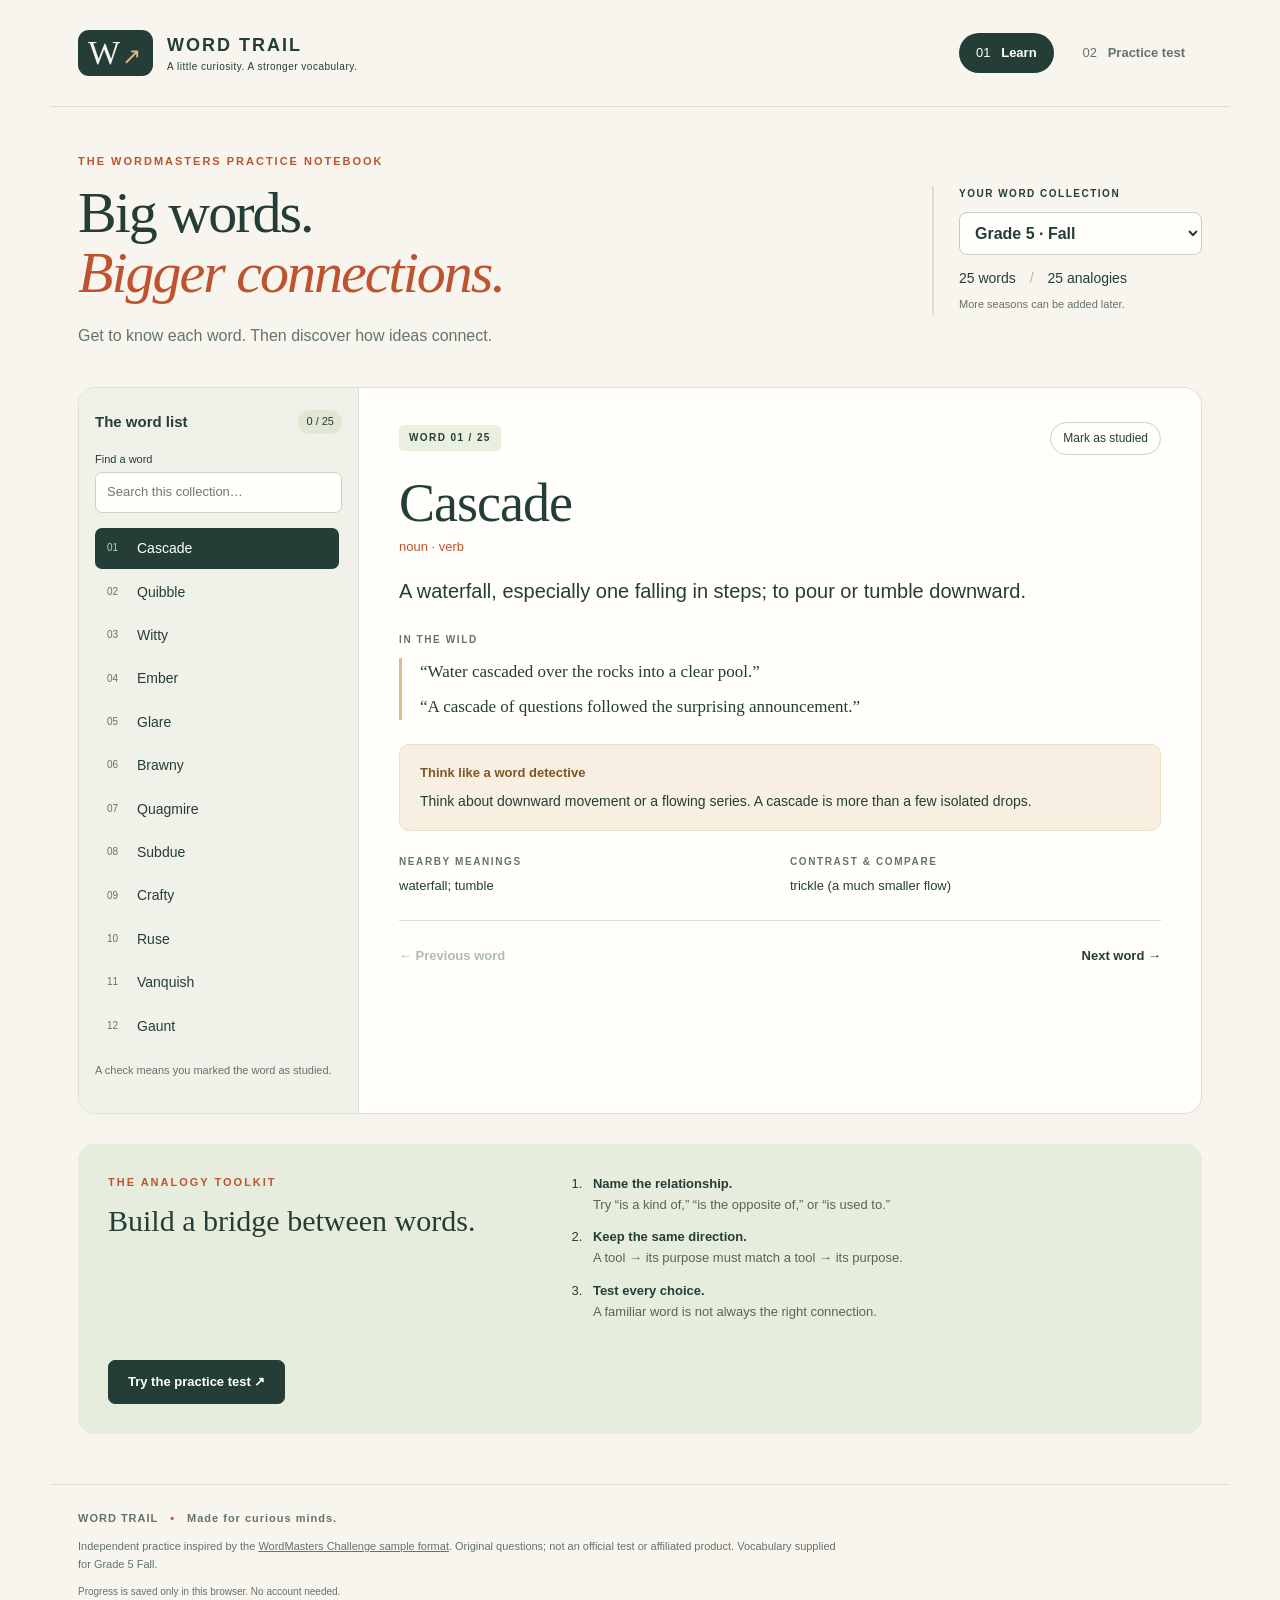
==== wordmasters/index.html @ 8bbcb527 "Add English Grade 5 Fall vocabulary study and analogy practice site" ====
<!doctype html>
<html lang="en"><head><meta charset="utf-8"><meta name="viewport" content="width=device-width,initial-scale=1"><meta name="theme-color" content="#233f38"><meta name="description" content="Grade 5 Fall vocabulary study and 25 original analogy practice questions."><title>Word Trail · Grade 5 WordMasters Practice</title><link rel="stylesheet" href="styles.css"><script defer src="data.js"></script><script defer src="app.js"></script></head>
<body><a class="skip" href="#main">Skip to content</a>
<header><a class="brand" href="#learn"><span class="brandmark">W<span>↗</span></span><span>WORD TRAIL<small>A little curiosity. A stronger vocabulary.</small></span></a><nav aria-label="Main navigation"><a id="learn-nav" href="#learn">01 <span>Learn</span></a><a id="test-nav" href="#test">02 <span>Practice test</span></a></nav></header>
<main id="main"><section class="intro"><div><p class="eyebrow">THE WORDMASTERS PRACTICE NOTEBOOK</p><h1 id="page-title">Big words.<br><em>Bigger connections.</em></h1><p id="page-description">Get to know each word. Then discover how ideas connect.</p></div><div class="season"><label for="season">YOUR WORD COLLECTION</label><select id="season"><option value="g5-fall">Grade 5 · Fall</option></select><p>25 words <span> / </span> 25 analogies</p><small>More seasons can be added later.</small></div></section>
<div id="learn-view"><div class="workspace"><aside class="word-sidebar"><div class="sidebar-title"><h2>The word list</h2><span id="learn-count">0 / 25</span></div><label class="search-label" for="search">Find a word</label><input id="search" type="search" placeholder="Search this collection…" autocomplete="off"><div id="word-list" class="word-list"></div><p class="small">A check means you marked the word as studied.</p></aside><article id="word-detail" class="word-detail" aria-live="polite"></article></div>
<section class="strategy"><div><p class="eyebrow">THE ANALOGY TOOLKIT</p><h2>Build a bridge between words.</h2></div><ol><li><b>Name the relationship.</b><span>Try “is a kind of,” “is the opposite of,” or “is used to.”</span></li><li><b>Keep the same direction.</b><span>A tool → its purpose must match a tool → its purpose.</span></li><li><b>Test every choice.</b><span>A familiar word is not always the right connection.</span></li></ol><a class="button primary" href="#test">Try the practice test ↗</a></section></div>
<section id="test-view" hidden><div id="test-content"></div></section>
</main><footer><span>WORD TRAIL <span class="dot">•</span> Made for curious minds.</span><p>Independent practice inspired by the <a href="https://www.wordmasterschallenge.com/sample-analogies-word-lists" target="_blank" rel="noopener">WordMasters Challenge sample format</a>. Original questions; not an official test or affiliated product. Vocabulary supplied for Grade 5 Fall.</p><small>Progress is saved only in this browser. No account needed.</small><p id="storage-status" role="status"></p></footer>
<noscript>This learning tool needs JavaScript enabled to show the word guides and practice test.</noscript></body></html>
---- wordmasters/styles.css ----
:root{--ink:#243e37;--muted:#64736b;--paper:#f7f5ee;--line:#dedfd3;--orange:#bd542f;--pale:#eaf0df;--white:#fffefa}*{box-sizing:border-box}body{margin:0;background:var(--paper);color:var(--ink);font-family:Arial,Helvetica,sans-serif;font-size:16px;line-height:1.6}a{color:inherit}button,input,select{font:inherit}button,a,input,select{touch-action:manipulation}button,.button{cursor:pointer}button:focus-visible,a:focus-visible,input:focus-visible,select:focus-visible{outline:3px solid var(--orange);outline-offset:4px}button{color:inherit}header,main,footer{max-width:1180px;margin:auto}header{display:flex;align-items:center;justify-content:space-between;padding:30px 28px;border-bottom:1px solid var(--line);gap:24px}.brand{display:flex;gap:14px;align-items:center;text-decoration:none;letter-spacing:2px;font-weight:800;font-size:18px}.brand small{display:block;font-size:10px;letter-spacing:.5px;font-weight:400}.brandmark{background:var(--ink);color:var(--paper);padding:4px 10px;font:34px Georgia;border-radius:11px}.brandmark span{color:#e8bb75;font-size:23px}nav{display:flex;gap:12px}nav a{padding:10px 17px;border-radius:30px;text-decoration:none;font-size:13px;color:var(--muted)}nav a span{margin-left:7px;font-weight:bold}nav a.active{background:var(--ink);color:white}main{padding:0 28px}.intro{display:flex;justify-content:space-between;align-items:center;gap:30px;padding:46px 0 38px}.eyebrow{font-size:11px;font-weight:800;letter-spacing:2px;color:var(--orange);margin:0 0 12px}h1{font:58px/1.04 Georgia,serif;letter-spacing:-2px;margin:0 0 20px}h1 em{font-weight:400;color:var(--orange)}.intro>div>p:last-child{color:var(--muted);margin-bottom:0}.season{width:270px;border-left:2px solid var(--line);padding-left:25px}.season label{display:block;font-size:10px;letter-spacing:1.5px;font-weight:bold;margin-bottom:10px}select{width:100%;background:var(--white);border:1px solid #c8cdbf;padding:11px;border-radius:8px;color:var(--ink);font-weight:bold}.season p{margin:12px 0 0;font-size:14px}.season span{color:#b3baa6;padding:0 10px}.season small{font-size:11px;color:var(--muted)}.workspace{display:grid;grid-template-columns:280px 1fr;border:1px solid var(--line);background:var(--white);border-radius:18px;overflow:hidden;box-shadow:0 8px 30px #243e3705}.word-sidebar{background:#f0f1e8;padding:22px 16px;border-right:1px solid var(--line)}.sidebar-title{display:flex;justify-content:space-between;align-items:center}.sidebar-title h2{font-size:15px;margin:0}.sidebar-title span{font-size:11px;background:#e1e6d5;padding:3px 8px;border-radius:12px}.search-label{display:block;font-size:11px;margin:17px 0 4px}input[type=search]{width:100%;border:1px solid #cdd2c4;border-radius:7px;background:var(--white);padding:9px 11px;font-size:13px}.word-list{max-height:526px;overflow-y:auto;margin-top:12px;padding-right:3px}.word-button{display:flex;align-items:center;width:100%;gap:12px;border:0;background:none;padding:9px 12px;border-radius:7px;text-align:left;margin:3px 0;font-size:14px}.word-button .num{font-size:10px;color:var(--muted);min-width:18px}.word-button .check{margin-left:auto}.word-button.selected{background:var(--ink);color:white}.word-button.selected .num{color:#bfcec5}.word-button:hover:not(.selected){background:#e4e8dc}.small{font-size:11px;color:var(--muted)}.word-detail{padding:34px 40px;min-width:0}.card-top{display:flex;justify-content:space-between;align-items:center;gap:12px}.badge{font-size:10px;letter-spacing:1.4px;text-transform:uppercase;font-weight:bold;background:var(--pale);padding:5px 10px;border-radius:5px}.study-button{font-size:12px;border:1px solid #cbd3c1;background:transparent;border-radius:20px;padding:6px 12px}.study-button.done{background:var(--pale)}.word-detail h2{font:54px Georgia;margin:17px 0 0;letter-spacing:-1px}.pos{color:var(--orange);font-size:13px;margin:3px 0 18px}.definition{font-size:20px;line-height:1.55;max-width:660px;margin:0 0 25px}.section-label{font-size:10px;font-weight:bold;letter-spacing:1.6px;margin:0 0 10px;color:var(--muted)}.examples{border-left:3px solid #d5bf93;padding-left:18px;margin:0 0 24px}.examples p{font:17px/1.6 Georgia;margin:8px 0}.note{background:#f7f0e2;border:1px solid #ebdfc5;border-radius:10px;padding:18px 20px}.note h3{font-size:13px;margin:0 0 6px;color:#805524}.note p{margin:0;font-size:14px}.word-relations{display:grid;grid-template-columns:1fr 1fr;gap:20px;margin:23px 0}.word-relations p{margin:0;font-size:13px}.word-relations h3{margin-bottom:6px}.word-controls{display:flex;justify-content:space-between;border-top:1px solid var(--line);padding-top:18px}.plain{border:0;background:none;padding:7px 0;font-size:13px;font-weight:bold}.plain:disabled{opacity:.35;cursor:default}.strategy{display:grid;grid-template-columns:1fr 1.4fr;gap:25px;background:#e7eddd;border-radius:16px;padding:30px;margin:30px 0 50px}.strategy h2{font:30px/1.2 Georgia;margin:0}.strategy ol{margin:0;padding-left:20px;font-size:13px}.strategy li{margin-bottom:12px;padding-left:7px}.strategy li span{display:block;color:#586554}.strategy>.button{justify-self:start}.button{display:inline-block;padding:11px 19px;border-radius:7px;text-decoration:none;font-size:13px;font-weight:bold;border:1px solid #bdc8b7;background:var(--white)}.primary{background:var(--ink);color:white;border-color:var(--ink)}.button:disabled{opacity:.45;cursor:not-allowed}.test-layout{display:grid;grid-template-columns:1fr 270px;gap:22px}.test-card,.test-sidebar,.result-hero,.review-card{background:var(--white);border:1px solid var(--line);border-radius:14px;padding:30px}.test-sidebar{align-self:start;padding:20px}.test-sidebar h2{font-size:15px;margin:0 0 10px}.test-intro{font-size:13px;color:var(--muted)}.q-top{display:flex;justify-content:space-between;font-size:12px;color:var(--muted)}progress{width:100%;height:7px;accent-color:var(--ink);margin:12px 0 20px}.analogy{font:27px/1.5 Georgia;letter-spacing:.4px;margin:10px 0 24px}fieldset{border:0;padding:0;margin:0}legend{font-size:12px;color:var(--muted);margin:0 0 14px}.option{display:flex;align-items:center;gap:12px;padding:13px;border:1px solid var(--line);border-radius:8px;margin-bottom:10px;cursor:pointer;font-size:15px}.option:has(input:checked){border-color:var(--ink);background:var(--pale)}.option input{accent-color:var(--ink);width:17px;height:17px}.letter{color:var(--muted);font-size:12px;min-width:14px}.question-controls{display:flex;justify-content:space-between;gap:12px;margin-top:24px}.q-grid{display:grid;grid-template-columns:repeat(5,1fr);gap:7px;margin:15px 0}.q-grid button{border:1px solid var(--line);border-radius:6px;background:var(--paper);aspect-ratio:1;font-size:12px}.q-grid button.answered{background:#dce6ce;border-color:#a9b99b}.q-grid button.current{outline:2px solid var(--ink);outline-offset:1px;font-weight:bold}.submit-area{border-top:1px solid var(--line);padding-top:16px}.submit-area .button{width:100%}.submit-area p{font-size:11px;color:var(--muted)}.result-hero{display:flex;justify-content:space-between;align-items:center;gap:24px;background:var(--ink);color:white}.result-hero h2{font:32px Georgia;margin:5px 0}.result-hero p{font-size:14px}.score{font:64px Georgia;color:#ebca8f;white-space:nowrap}.review-toolbar{display:flex;justify-content:space-between;align-items:center;gap:15px;margin:25px 0}.review-toolbar h2{font:27px Georgia;margin:0}.review-toolbar label{font-size:13px}.review-card{margin:16px 0;padding:24px}.review-card h3{font:23px/1.4 Georgia;margin:14px 0}.review-card p{font-size:14px;margin:10px 0}.review-card .outcome{font-size:11px;font-weight:bold;text-transform:uppercase;letter-spacing:1px}.correct{color:#346346}.incorrect{color:#a64026}.answer-list{display:grid;grid-template-columns:1fr 1fr;gap:6px;list-style:none;padding:0;font-size:13px}.answer-list li{padding:8px 12px;border-radius:5px;background:var(--paper)}.answer-list li.right{background:#e4efdf;border:1px solid #b4c8a8}.answer-list li.wrong{background:#f8e5de;border:1px solid #ddad9d}.review-explanation{border-top:1px solid var(--line);padding-top:10px}.review-actions{display:flex;gap:12px;margin:25px 0 40px}footer{padding:25px 28px 35px;border-top:1px solid var(--line);font-size:11px;color:var(--muted)}footer>span{font-weight:bold;letter-spacing:1px}.dot{padding:0 8px;color:var(--orange)}footer p{max-width:760px;margin:10px 0}footer small{font-size:10px}.skip{position:absolute;left:15px;top:-80px;background:white;padding:10px;z-index:9}.skip:focus{top:10px}[hidden]{display:none!important}@media(max-width:760px){header{padding:20px;flex-wrap:wrap}.brand small{display:none}nav{gap:3px}nav a{padding:8px 11px}main{padding:0 18px}.intro{padding:28px 0;align-items:start;flex-direction:column;gap:22px}h1{font-size:45px}.season{width:100%;border:0;padding:0}.season small{display:none}.season p{margin-top:6px}.workspace{grid-template-columns:1fr}.word-sidebar{border-right:0;border-bottom:1px solid var(--line);padding:16px}.word-list{display:flex;max-height:none;overflow-x:auto;gap:5px}.word-button{width:auto;flex-shrink:0;white-space:nowrap}.word-sidebar>.small{display:none}.word-detail{padding:24px}.word-detail h2{font-size:43px}.definition{font-size:18px}.strategy{grid-template-columns:1fr;padding:24px}.test-layout{display:flex;flex-direction:column}.test-sidebar{width:100%}.test-card{padding:23px}.analogy{font-size:23px}.q-grid{grid-template-columns:repeat(5,1fr)}.result-hero{padding:23px;flex-wrap:wrap}.score{font-size:54px}.answer-list{grid-template-columns:1fr}.review-toolbar{align-items:start;flex-direction:column}}@media(prefers-reduced-motion:no-preference){button,.button,a{transition:background .15s ease}}
@media(max-width:760px){.q-grid{grid-template-columns:repeat(5,1fr)}.q-grid button{min-height:44px;aspect-ratio:auto}}
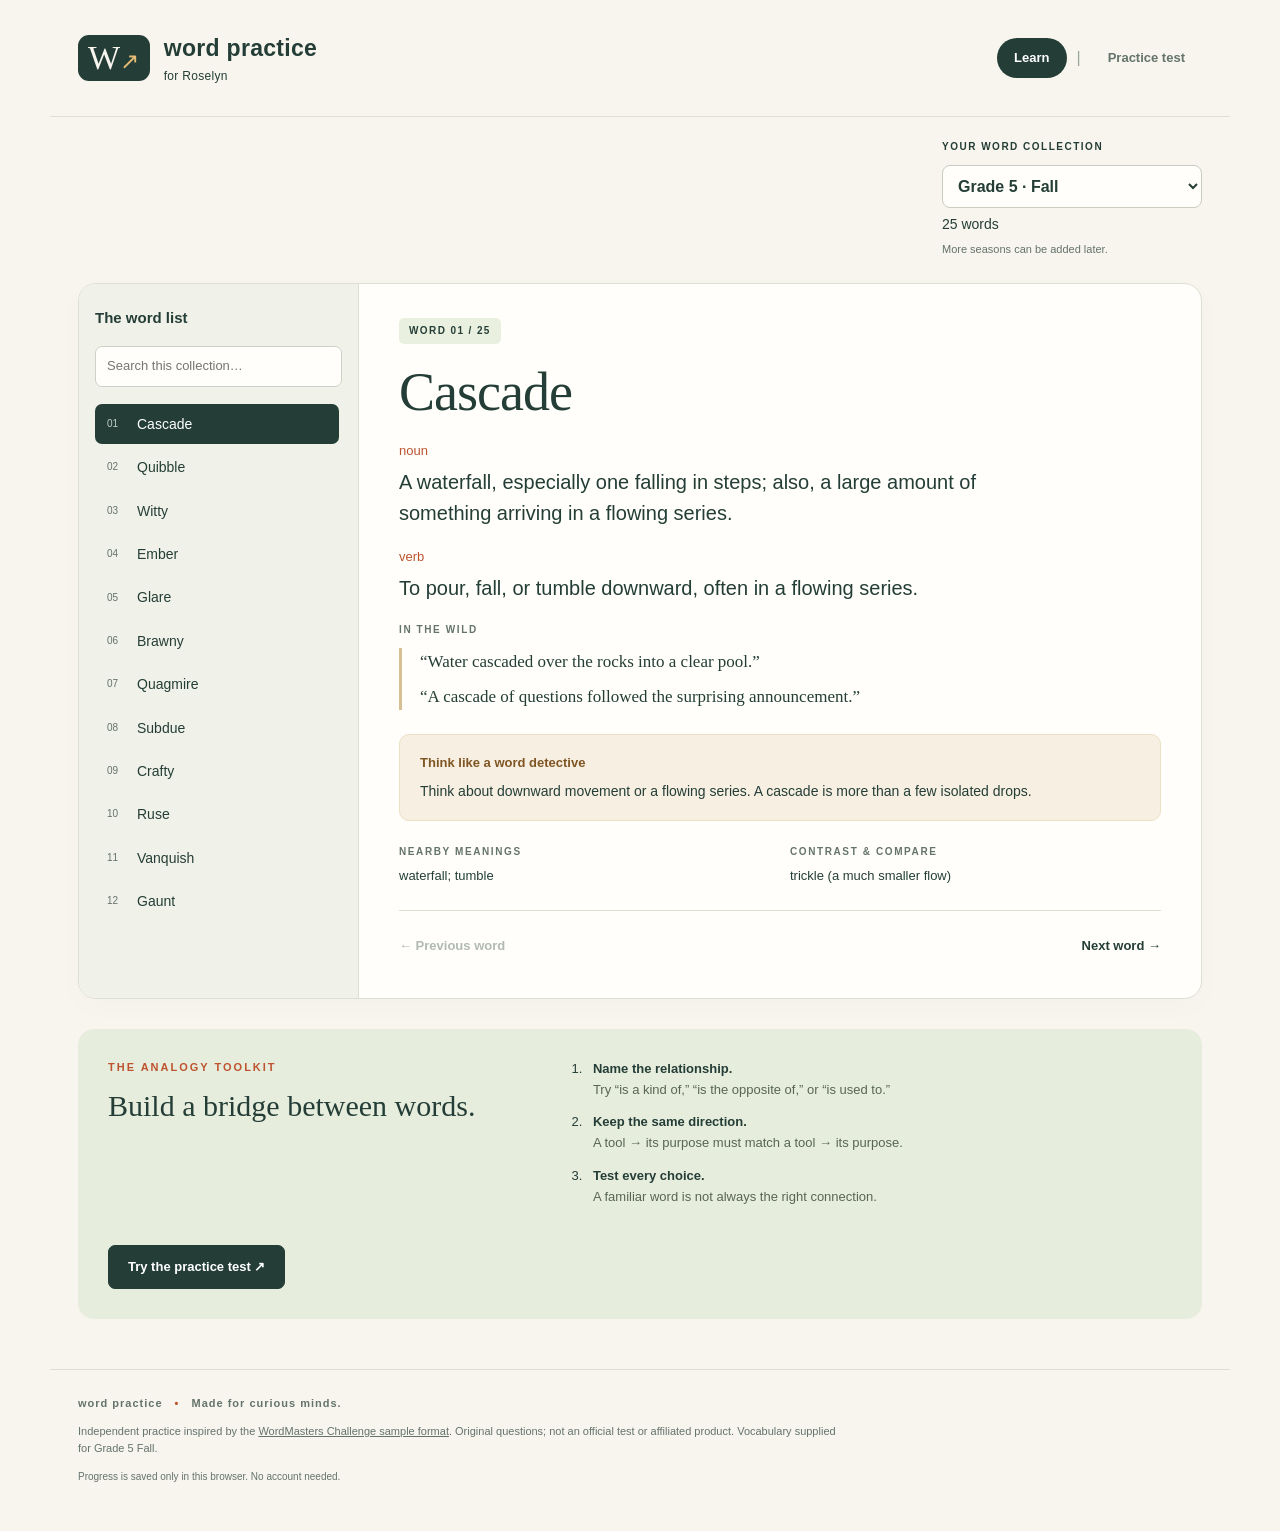
==== commit 8ea1d235: "Personalize word practice for Roselyn and replace analogy set with unique vocabulary coverage" ====
--- a/wordmasters/index.html
+++ b/wordmasters/index.html
@@ -1,10 +1,10 @@
 <!doctype html>
-<html lang="en"><head><meta charset="utf-8"><meta name="viewport" content="width=device-width,initial-scale=1"><meta name="theme-color" content="#233f38"><meta name="description" content="Grade 5 Fall vocabulary study and 25 original analogy practice questions."><title>Word Trail · Grade 5 WordMasters Practice</title><link rel="stylesheet" href="styles.css"><script defer src="data.js"></script><script defer src="app.js"></script></head>
+<html lang="en"><head><meta charset="utf-8"><meta name="viewport" content="width=device-width,initial-scale=1"><meta name="theme-color" content="#233f38"><meta name="description" content="Grade 5 Fall vocabulary study and 25 original analogy practice questions."><title>word practice · for Roselyn</title><link rel="stylesheet" href="styles.css"><script defer src="data.js"></script><script defer src="app.js"></script></head>
 <body><a class="skip" href="#main">Skip to content</a>
-<header><a class="brand" href="#learn"><span class="brandmark">W<span>↗</span></span><span>WORD TRAIL<small>A little curiosity. A stronger vocabulary.</small></span></a><nav aria-label="Main navigation"><a id="learn-nav" href="#learn">01 <span>Learn</span></a><a id="test-nav" href="#test">02 <span>Practice test</span></a></nav></header>
-<main id="main"><section class="intro"><div><p class="eyebrow">THE WORDMASTERS PRACTICE NOTEBOOK</p><h1 id="page-title">Big words.<br><em>Bigger connections.</em></h1><p id="page-description">Get to know each word. Then discover how ideas connect.</p></div><div class="season"><label for="season">YOUR WORD COLLECTION</label><select id="season"><option value="g5-fall">Grade 5 · Fall</option></select><p>25 words <span> / </span> 25 analogies</p><small>More seasons can be added later.</small></div></section>
-<div id="learn-view"><div class="workspace"><aside class="word-sidebar"><div class="sidebar-title"><h2>The word list</h2><span id="learn-count">0 / 25</span></div><label class="search-label" for="search">Find a word</label><input id="search" type="search" placeholder="Search this collection…" autocomplete="off"><div id="word-list" class="word-list"></div><p class="small">A check means you marked the word as studied.</p></aside><article id="word-detail" class="word-detail" aria-live="polite"></article></div>
+<header><a class="brand" href="#learn"><span class="brandmark">W<span>↗</span></span><span>word practice<small>for Roselyn</small></span></a><nav aria-label="Main navigation"><a id="learn-nav" href="#learn"><span>Learn</span></a><span class="nav-divider" aria-hidden="true">|</span><a id="test-nav" href="#test"><span>Practice test</span></a></nav></header>
+<main id="main"><section class="intro"><div class="season"><label for="season">YOUR WORD COLLECTION</label><select id="season"><option value="g5-fall">Grade 5 · Fall</option></select><p>25 words</p><small>More seasons can be added later.</small></div></section>
+<div id="learn-view"><div class="workspace"><aside class="word-sidebar"><div class="sidebar-title"><h2>The word list</h2></div><label class="sr-only" for="search">Find a word</label><input id="search" type="search" placeholder="Search this collection…" autocomplete="off"><div id="word-list" class="word-list"></div></aside><article id="word-detail" class="word-detail" aria-live="polite"></article></div>
 <section class="strategy"><div><p class="eyebrow">THE ANALOGY TOOLKIT</p><h2>Build a bridge between words.</h2></div><ol><li><b>Name the relationship.</b><span>Try “is a kind of,” “is the opposite of,” or “is used to.”</span></li><li><b>Keep the same direction.</b><span>A tool → its purpose must match a tool → its purpose.</span></li><li><b>Test every choice.</b><span>A familiar word is not always the right connection.</span></li></ol><a class="button primary" href="#test">Try the practice test ↗</a></section></div>
 <section id="test-view" hidden><div id="test-content"></div></section>
-</main><footer><span>WORD TRAIL <span class="dot">•</span> Made for curious minds.</span><p>Independent practice inspired by the <a href="https://www.wordmasterschallenge.com/sample-analogies-word-lists" target="_blank" rel="noopener">WordMasters Challenge sample format</a>. Original questions; not an official test or affiliated product. Vocabulary supplied for Grade 5 Fall.</p><small>Progress is saved only in this browser. No account needed.</small><p id="storage-status" role="status"></p></footer>
-<noscript>This learning tool needs JavaScript enabled to show the word guides and practice test.</noscript></body></html>+</main><footer><span>word practice <span class="dot">•</span> Made for curious minds.</span><p>Independent practice inspired by the <a href="https://www.wordmasterschallenge.com/sample-analogies-word-lists" target="_blank" rel="noopener">WordMasters Challenge sample format</a>. Original questions; not an official test or affiliated product. Vocabulary supplied for Grade 5 Fall.</p><small>Progress is saved only in this browser. No account needed.</small><p id="storage-status" role="status"></p></footer>
+<noscript>This learning tool needs JavaScript enabled to show the word guides and practice test.</noscript></body></html>
--- a/wordmasters/styles.css
+++ b/wordmasters/styles.css
@@ -1,2 +1,5 @@
 :root{--ink:#243e37;--muted:#64736b;--paper:#f7f5ee;--line:#dedfd3;--orange:#bd542f;--pale:#eaf0df;--white:#fffefa}*{box-sizing:border-box}body{margin:0;background:var(--paper);color:var(--ink);font-family:Arial,Helvetica,sans-serif;font-size:16px;line-height:1.6}a{color:inherit}button,input,select{font:inherit}button,a,input,select{touch-action:manipulation}button,.button{cursor:pointer}button:focus-visible,a:focus-visible,input:focus-visible,select:focus-visible{outline:3px solid var(--orange);outline-offset:4px}button{color:inherit}header,main,footer{max-width:1180px;margin:auto}header{display:flex;align-items:center;justify-content:space-between;padding:30px 28px;border-bottom:1px solid var(--line);gap:24px}.brand{display:flex;gap:14px;align-items:center;text-decoration:none;letter-spacing:2px;font-weight:800;font-size:18px}.brand small{display:block;font-size:10px;letter-spacing:.5px;font-weight:400}.brandmark{background:var(--ink);color:var(--paper);padding:4px 10px;font:34px Georgia;border-radius:11px}.brandmark span{color:#e8bb75;font-size:23px}nav{display:flex;gap:12px}nav a{padding:10px 17px;border-radius:30px;text-decoration:none;font-size:13px;color:var(--muted)}nav a span{margin-left:7px;font-weight:bold}nav a.active{background:var(--ink);color:white}main{padding:0 28px}.intro{display:flex;justify-content:space-between;align-items:center;gap:30px;padding:46px 0 38px}.eyebrow{font-size:11px;font-weight:800;letter-spacing:2px;color:var(--orange);margin:0 0 12px}h1{font:58px/1.04 Georgia,serif;letter-spacing:-2px;margin:0 0 20px}h1 em{font-weight:400;color:var(--orange)}.intro>div>p:last-child{color:var(--muted);margin-bottom:0}.season{width:270px;border-left:2px solid var(--line);padding-left:25px}.season label{display:block;font-size:10px;letter-spacing:1.5px;font-weight:bold;margin-bottom:10px}select{width:100%;background:var(--white);border:1px solid #c8cdbf;padding:11px;border-radius:8px;color:var(--ink);font-weight:bold}.season p{margin:12px 0 0;font-size:14px}.season span{color:#b3baa6;padding:0 10px}.season small{font-size:11px;color:var(--muted)}.workspace{display:grid;grid-template-columns:280px 1fr;border:1px solid var(--line);background:var(--white);border-radius:18px;overflow:hidden;box-shadow:0 8px 30px #243e3705}.word-sidebar{background:#f0f1e8;padding:22px 16px;border-right:1px solid var(--line)}.sidebar-title{display:flex;justify-content:space-between;align-items:center}.sidebar-title h2{font-size:15px;margin:0}.sidebar-title span{font-size:11px;background:#e1e6d5;padding:3px 8px;border-radius:12px}.search-label{display:block;font-size:11px;margin:17px 0 4px}input[type=search]{width:100%;border:1px solid #cdd2c4;border-radius:7px;background:var(--white);padding:9px 11px;font-size:13px}.word-list{max-height:526px;overflow-y:auto;margin-top:12px;padding-right:3px}.word-button{display:flex;align-items:center;width:100%;gap:12px;border:0;background:none;padding:9px 12px;border-radius:7px;text-align:left;margin:3px 0;font-size:14px}.word-button .num{font-size:10px;color:var(--muted);min-width:18px}.word-button .check{margin-left:auto}.word-button.selected{background:var(--ink);color:white}.word-button.selected .num{color:#bfcec5}.word-button:hover:not(.selected){background:#e4e8dc}.small{font-size:11px;color:var(--muted)}.word-detail{padding:34px 40px;min-width:0}.card-top{display:flex;justify-content:space-between;align-items:center;gap:12px}.badge{font-size:10px;letter-spacing:1.4px;text-transform:uppercase;font-weight:bold;background:var(--pale);padding:5px 10px;border-radius:5px}.study-button{font-size:12px;border:1px solid #cbd3c1;background:transparent;border-radius:20px;padding:6px 12px}.study-button.done{background:var(--pale)}.word-detail h2{font:54px Georgia;margin:17px 0 0;letter-spacing:-1px}.pos{color:var(--orange);font-size:13px;margin:3px 0 18px}.definition{font-size:20px;line-height:1.55;max-width:660px;margin:0 0 25px}.section-label{font-size:10px;font-weight:bold;letter-spacing:1.6px;margin:0 0 10px;color:var(--muted)}.examples{border-left:3px solid #d5bf93;padding-left:18px;margin:0 0 24px}.examples p{font:17px/1.6 Georgia;margin:8px 0}.note{background:#f7f0e2;border:1px solid #ebdfc5;border-radius:10px;padding:18px 20px}.note h3{font-size:13px;margin:0 0 6px;color:#805524}.note p{margin:0;font-size:14px}.word-relations{display:grid;grid-template-columns:1fr 1fr;gap:20px;margin:23px 0}.word-relations p{margin:0;font-size:13px}.word-relations h3{margin-bottom:6px}.word-controls{display:flex;justify-content:space-between;border-top:1px solid var(--line);padding-top:18px}.plain{border:0;background:none;padding:7px 0;font-size:13px;font-weight:bold}.plain:disabled{opacity:.35;cursor:default}.strategy{display:grid;grid-template-columns:1fr 1.4fr;gap:25px;background:#e7eddd;border-radius:16px;padding:30px;margin:30px 0 50px}.strategy h2{font:30px/1.2 Georgia;margin:0}.strategy ol{margin:0;padding-left:20px;font-size:13px}.strategy li{margin-bottom:12px;padding-left:7px}.strategy li span{display:block;color:#586554}.strategy>.button{justify-self:start}.button{display:inline-block;padding:11px 19px;border-radius:7px;text-decoration:none;font-size:13px;font-weight:bold;border:1px solid #bdc8b7;background:var(--white)}.primary{background:var(--ink);color:white;border-color:var(--ink)}.button:disabled{opacity:.45;cursor:not-allowed}.test-layout{display:grid;grid-template-columns:1fr 270px;gap:22px}.test-card,.test-sidebar,.result-hero,.review-card{background:var(--white);border:1px solid var(--line);border-radius:14px;padding:30px}.test-sidebar{align-self:start;padding:20px}.test-sidebar h2{font-size:15px;margin:0 0 10px}.test-intro{font-size:13px;color:var(--muted)}.q-top{display:flex;justify-content:space-between;font-size:12px;color:var(--muted)}progress{width:100%;height:7px;accent-color:var(--ink);margin:12px 0 20px}.analogy{font:27px/1.5 Georgia;letter-spacing:.4px;margin:10px 0 24px}fieldset{border:0;padding:0;margin:0}legend{font-size:12px;color:var(--muted);margin:0 0 14px}.option{display:flex;align-items:center;gap:12px;padding:13px;border:1px solid var(--line);border-radius:8px;margin-bottom:10px;cursor:pointer;font-size:15px}.option:has(input:checked){border-color:var(--ink);background:var(--pale)}.option input{accent-color:var(--ink);width:17px;height:17px}.letter{color:var(--muted);font-size:12px;min-width:14px}.question-controls{display:flex;justify-content:space-between;gap:12px;margin-top:24px}.q-grid{display:grid;grid-template-columns:repeat(5,1fr);gap:7px;margin:15px 0}.q-grid button{border:1px solid var(--line);border-radius:6px;background:var(--paper);aspect-ratio:1;font-size:12px}.q-grid button.answered{background:#dce6ce;border-color:#a9b99b}.q-grid button.current{outline:2px solid var(--ink);outline-offset:1px;font-weight:bold}.submit-area{border-top:1px solid var(--line);padding-top:16px}.submit-area .button{width:100%}.submit-area p{font-size:11px;color:var(--muted)}.result-hero{display:flex;justify-content:space-between;align-items:center;gap:24px;background:var(--ink);color:white}.result-hero h2{font:32px Georgia;margin:5px 0}.result-hero p{font-size:14px}.score{font:64px Georgia;color:#ebca8f;white-space:nowrap}.review-toolbar{display:flex;justify-content:space-between;align-items:center;gap:15px;margin:25px 0}.review-toolbar h2{font:27px Georgia;margin:0}.review-toolbar label{font-size:13px}.review-card{margin:16px 0;padding:24px}.review-card h3{font:23px/1.4 Georgia;margin:14px 0}.review-card p{font-size:14px;margin:10px 0}.review-card .outcome{font-size:11px;font-weight:bold;text-transform:uppercase;letter-spacing:1px}.correct{color:#346346}.incorrect{color:#a64026}.answer-list{display:grid;grid-template-columns:1fr 1fr;gap:6px;list-style:none;padding:0;font-size:13px}.answer-list li{padding:8px 12px;border-radius:5px;background:var(--paper)}.answer-list li.right{background:#e4efdf;border:1px solid #b4c8a8}.answer-list li.wrong{background:#f8e5de;border:1px solid #ddad9d}.review-explanation{border-top:1px solid var(--line);padding-top:10px}.review-actions{display:flex;gap:12px;margin:25px 0 40px}footer{padding:25px 28px 35px;border-top:1px solid var(--line);font-size:11px;color:var(--muted)}footer>span{font-weight:bold;letter-spacing:1px}.dot{padding:0 8px;color:var(--orange)}footer p{max-width:760px;margin:10px 0}footer small{font-size:10px}.skip{position:absolute;left:15px;top:-80px;background:white;padding:10px;z-index:9}.skip:focus{top:10px}[hidden]{display:none!important}@media(max-width:760px){header{padding:20px;flex-wrap:wrap}.brand small{display:none}nav{gap:3px}nav a{padding:8px 11px}main{padding:0 18px}.intro{padding:28px 0;align-items:start;flex-direction:column;gap:22px}h1{font-size:45px}.season{width:100%;border:0;padding:0}.season small{display:none}.season p{margin-top:6px}.workspace{grid-template-columns:1fr}.word-sidebar{border-right:0;border-bottom:1px solid var(--line);padding:16px}.word-list{display:flex;max-height:none;overflow-x:auto;gap:5px}.word-button{width:auto;flex-shrink:0;white-space:nowrap}.word-sidebar>.small{display:none}.word-detail{padding:24px}.word-detail h2{font-size:43px}.definition{font-size:18px}.strategy{grid-template-columns:1fr;padding:24px}.test-layout{display:flex;flex-direction:column}.test-sidebar{width:100%}.test-card{padding:23px}.analogy{font-size:23px}.q-grid{grid-template-columns:repeat(5,1fr)}.result-hero{padding:23px;flex-wrap:wrap}.score{font-size:54px}.answer-list{grid-template-columns:1fr}.review-toolbar{align-items:start;flex-direction:column}}@media(prefers-reduced-motion:no-preference){button,.button,a{transition:background .15s ease}}
 @media(max-width:760px){.q-grid{grid-template-columns:repeat(5,1fr)}.q-grid button{min-height:44px;aspect-ratio:auto}}
+
+/* Compact personal notebook */
+.brand{letter-spacing:.3px;font-size:23px}.brand small{font-size:12px;letter-spacing:.3px;font-weight:400;display:block}nav{align-items:center;gap:10px}nav a span{margin-left:0}.nav-divider{color:#9aa597}.intro{padding:22px 0;justify-content:flex-end}.season{width:260px;border:0;padding:0}.season p{margin-top:5px}.word-list{margin-top:14px}.word-sidebar input{margin-top:16px}.sense .pos{margin:18px 0 5px;font-size:13px;font-weight:400}.sense .definition{margin-bottom:18px}.sr-only{position:absolute;width:1px;height:1px;padding:0;margin:-1px;overflow:hidden;clip:rect(0,0,0,0);white-space:nowrap;border:0}@media(max-width:760px){.intro{align-items:stretch}.season{width:100%}.brand small{display:block}.word-detail h2{margin-bottom:14px}}
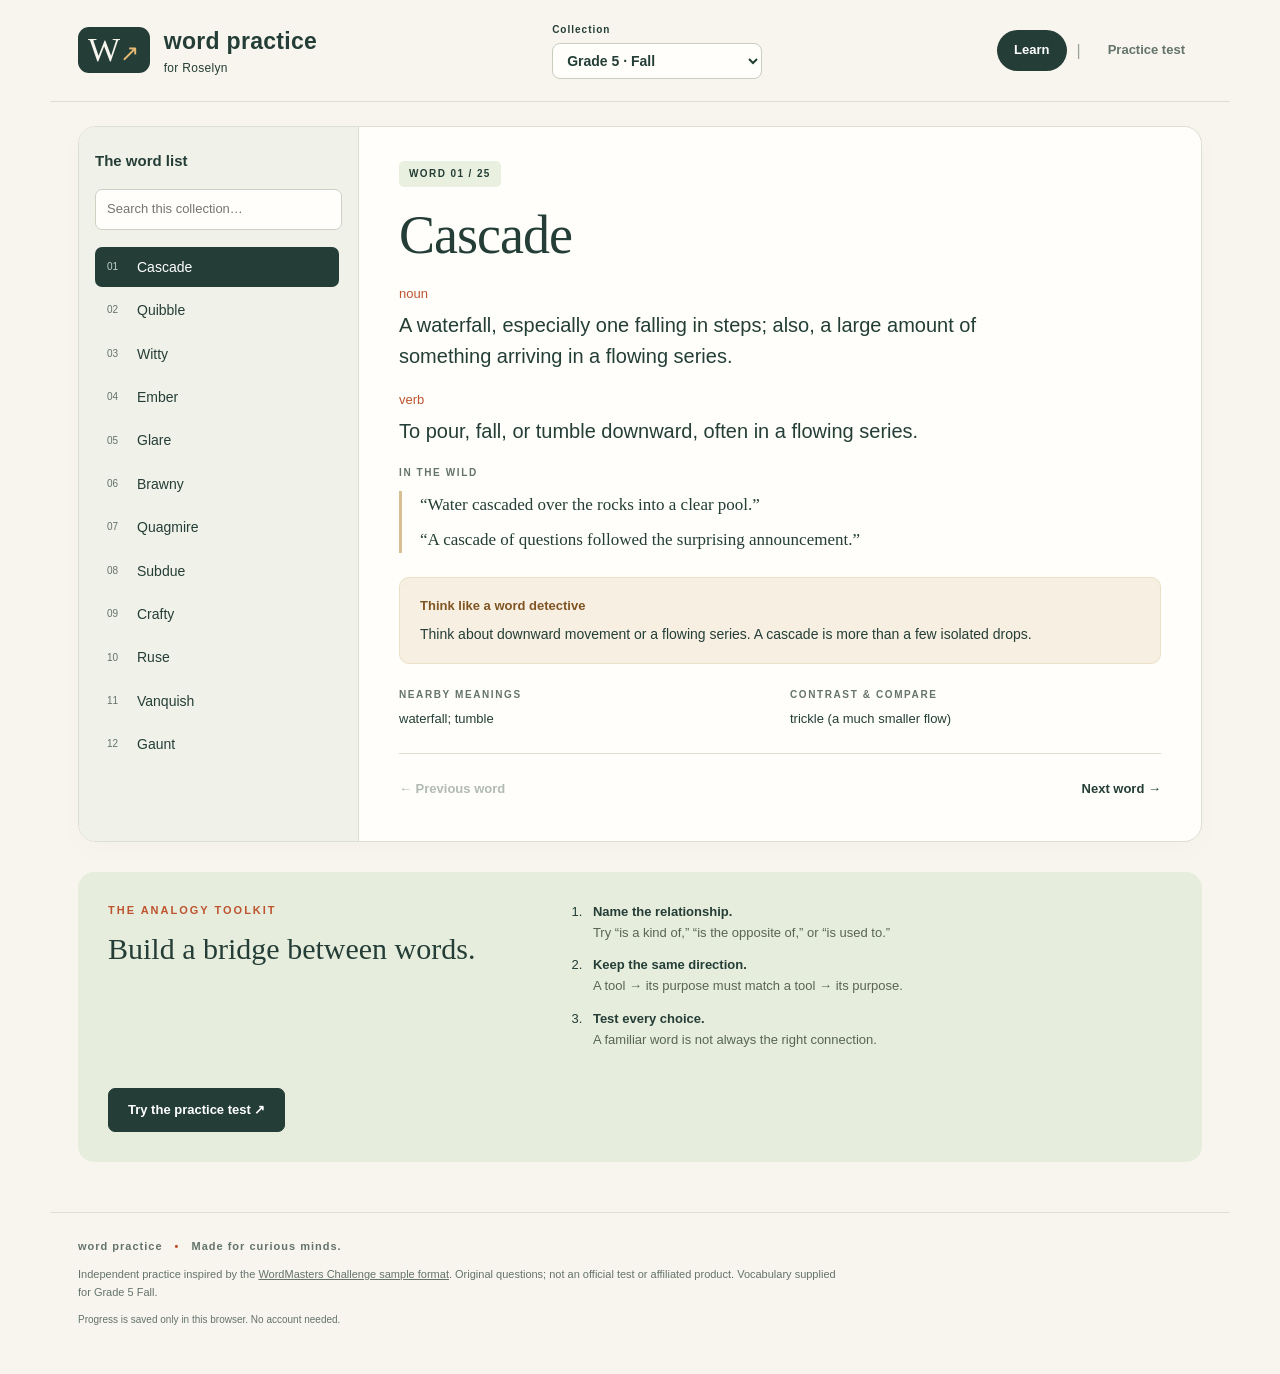
==== commit 94f06a70: "Move collection selector into compact responsive header" ====
--- a/wordmasters/index.html
+++ b/wordmasters/index.html
@@ -1,10 +1,10 @@
 <!doctype html>
-<html lang="en"><head><meta charset="utf-8"><meta name="viewport" content="width=device-width,initial-scale=1"><meta name="theme-color" content="#233f38"><meta name="description" content="Grade 5 Fall vocabulary study and 25 original analogy practice questions."><title>word practice · for Roselyn</title><link rel="stylesheet" href="styles.css"><script defer src="data.js"></script><script defer src="app.js"></script></head>
+<html lang="en"><head><meta charset="utf-8"><meta name="viewport" content="width=device-width,initial-scale=1"><meta name="theme-color" content="#233f38"><meta name="description" content="Grade 5 Fall vocabulary study and Two sets of 25 original analogy practice questions."><title>word practice · for Roselyn</title><link rel="stylesheet" href="styles.css"><script defer src="data.js"></script><script defer src="challenges.js"></script><script defer src="app.js"></script></head>
 <body><a class="skip" href="#main">Skip to content</a>
-<header><a class="brand" href="#learn"><span class="brandmark">W<span>↗</span></span><span>word practice<small>for Roselyn</small></span></a><nav aria-label="Main navigation"><a id="learn-nav" href="#learn"><span>Learn</span></a><span class="nav-divider" aria-hidden="true">|</span><a id="test-nav" href="#test"><span>Practice test</span></a></nav></header>
-<main id="main"><section class="intro"><div class="season"><label for="season">YOUR WORD COLLECTION</label><select id="season"><option value="g5-fall">Grade 5 · Fall</option></select><p>25 words</p><small>More seasons can be added later.</small></div></section>
+<header><a class="brand" href="#learn"><span class="brandmark">W<span>↗</span></span><span>word practice<small>for Roselyn</small></span></a><div class="season header-collection"><label for="season">Collection</label><select id="season"><option value="g5-fall">Grade 5 · Fall</option></select></div><nav aria-label="Main navigation"><a id="learn-nav" href="#learn"><span>Learn</span></a><span class="nav-divider" aria-hidden="true">|</span><a id="test-nav" href="#test"><span>Practice test</span></a></nav></header>
+<main id="main">
 <div id="learn-view"><div class="workspace"><aside class="word-sidebar"><div class="sidebar-title"><h2>The word list</h2></div><label class="sr-only" for="search">Find a word</label><input id="search" type="search" placeholder="Search this collection…" autocomplete="off"><div id="word-list" class="word-list"></div></aside><article id="word-detail" class="word-detail" aria-live="polite"></article></div>
 <section class="strategy"><div><p class="eyebrow">THE ANALOGY TOOLKIT</p><h2>Build a bridge between words.</h2></div><ol><li><b>Name the relationship.</b><span>Try “is a kind of,” “is the opposite of,” or “is used to.”</span></li><li><b>Keep the same direction.</b><span>A tool → its purpose must match a tool → its purpose.</span></li><li><b>Test every choice.</b><span>A familiar word is not always the right connection.</span></li></ol><a class="button primary" href="#test">Try the practice test ↗</a></section></div>
-<section id="test-view" hidden><div id="test-content"></div></section>
+<section id="test-view" hidden><div class="test-picker"><label for="test-set">Choose your practice test</label><select id="test-set"><option value="0">Test 1 · 25 questions</option><option value="1">Test 2 · 25 questions</option></select><p>25 questions, including 2 challenges. Restart to shuffle questions and choices. Each test saves its own progress.</p></div><div id="test-content"></div></section>
 </main><footer><span>word practice <span class="dot">•</span> Made for curious minds.</span><p>Independent practice inspired by the <a href="https://www.wordmasterschallenge.com/sample-analogies-word-lists" target="_blank" rel="noopener">WordMasters Challenge sample format</a>. Original questions; not an official test or affiliated product. Vocabulary supplied for Grade 5 Fall.</p><small>Progress is saved only in this browser. No account needed.</small><p id="storage-status" role="status"></p></footer>
 <noscript>This learning tool needs JavaScript enabled to show the word guides and practice test.</noscript></body></html>
--- a/wordmasters/styles.css
+++ b/wordmasters/styles.css
@@ -3,3 +3,11 @@
 
 /* Compact personal notebook */
 .brand{letter-spacing:.3px;font-size:23px}.brand small{font-size:12px;letter-spacing:.3px;font-weight:400;display:block}nav{align-items:center;gap:10px}nav a span{margin-left:0}.nav-divider{color:#9aa597}.intro{padding:22px 0;justify-content:flex-end}.season{width:260px;border:0;padding:0}.season p{margin-top:5px}.word-list{margin-top:14px}.word-sidebar input{margin-top:16px}.sense .pos{margin:18px 0 5px;font-size:13px;font-weight:400}.sense .definition{margin-bottom:18px}.sr-only{position:absolute;width:1px;height:1px;padding:0;margin:-1px;overflow:hidden;clip:rect(0,0,0,0);white-space:nowrap;border:0}@media(max-width:760px){.intro{align-items:stretch}.season{width:100%}.brand small{display:block}.word-detail h2{margin-bottom:14px}}
+
+/* Keep grid children within the viewport, including long word lists. */
+.workspace{grid-template-columns:280px minmax(0,1fr)}.workspace>*{min-width:0}.word-list{max-width:100%}.test-layout{grid-template-columns:minmax(0,1fr) 270px}.test-layout>*,fieldset,.option>span,.answer-list>li{min-width:0}.word-detail,.test-card,.review-card{overflow-wrap:anywhere}.option input{flex-shrink:0}.test-picker{display:flex;align-items:center;flex-wrap:wrap;gap:12px 20px;margin:0 0 24px}.test-picker label{font-size:14px;font-weight:bold}.test-picker select{width:250px;max-width:100%}.test-picker p{flex-basis:100%;margin:0;font-size:13px;color:var(--muted)}
+@media(max-width:760px){.workspace{grid-template-columns:minmax(0,1fr)}.word-sidebar{width:100%}.word-list{display:grid;grid-template-columns:repeat(2,minmax(0,1fr));max-height:180px;overflow-y:auto;overflow-x:hidden;padding-right:5px}.word-button{width:100%;min-width:0;min-height:44px;gap:8px;padding:8px;white-space:normal;margin:0;font-size:14px}.word-list .small{grid-column:1/-1}.word-detail{width:100%;padding:22px}.word-relations{grid-template-columns:minmax(0,1fr)}.q-top{gap:10px;flex-wrap:wrap}.question-controls{flex-wrap:wrap}.question-controls .button{flex:1;min-width:100px}.test-picker{align-items:stretch;flex-direction:column}.test-picker select{width:100%}.test-picker p{flex-basis:auto}.review-actions{flex-wrap:wrap}.option{padding:12px 9px;gap:8px}.option span:last-child{overflow-wrap:anywhere}header{gap:15px}.word-controls{gap:15px}.strategy{min-width:0}.word-detail h2{font-size:clamp(32px,9vw,43px)}input[type=search]{font-size:16px}}
+
+/* Put the collection in the header so content starts immediately below. */
+header{gap:24px;padding-top:22px;padding-bottom:22px}.header-collection{width:210px;flex-shrink:0}.header-collection label{font-size:10px;letter-spacing:1px;margin-bottom:5px}.header-collection select{font-size:14px;padding:8px 10px}main{padding-top:24px}
+@media(max-width:760px){header{display:grid;grid-template-columns:minmax(0,1fr) auto;gap:16px 12px;padding:18px}.brand{grid-column:1/-1}.header-collection{width:100%;min-width:0}.header-collection label{position:absolute;width:1px;height:1px;overflow:hidden;clip:rect(0,0,0,0);white-space:nowrap}.header-collection select{font-size:13px;padding:9px 6px;min-height:40px}header nav{gap:6px;white-space:nowrap}header nav a{font-size:12px;padding:8px}main{padding-top:18px}}
